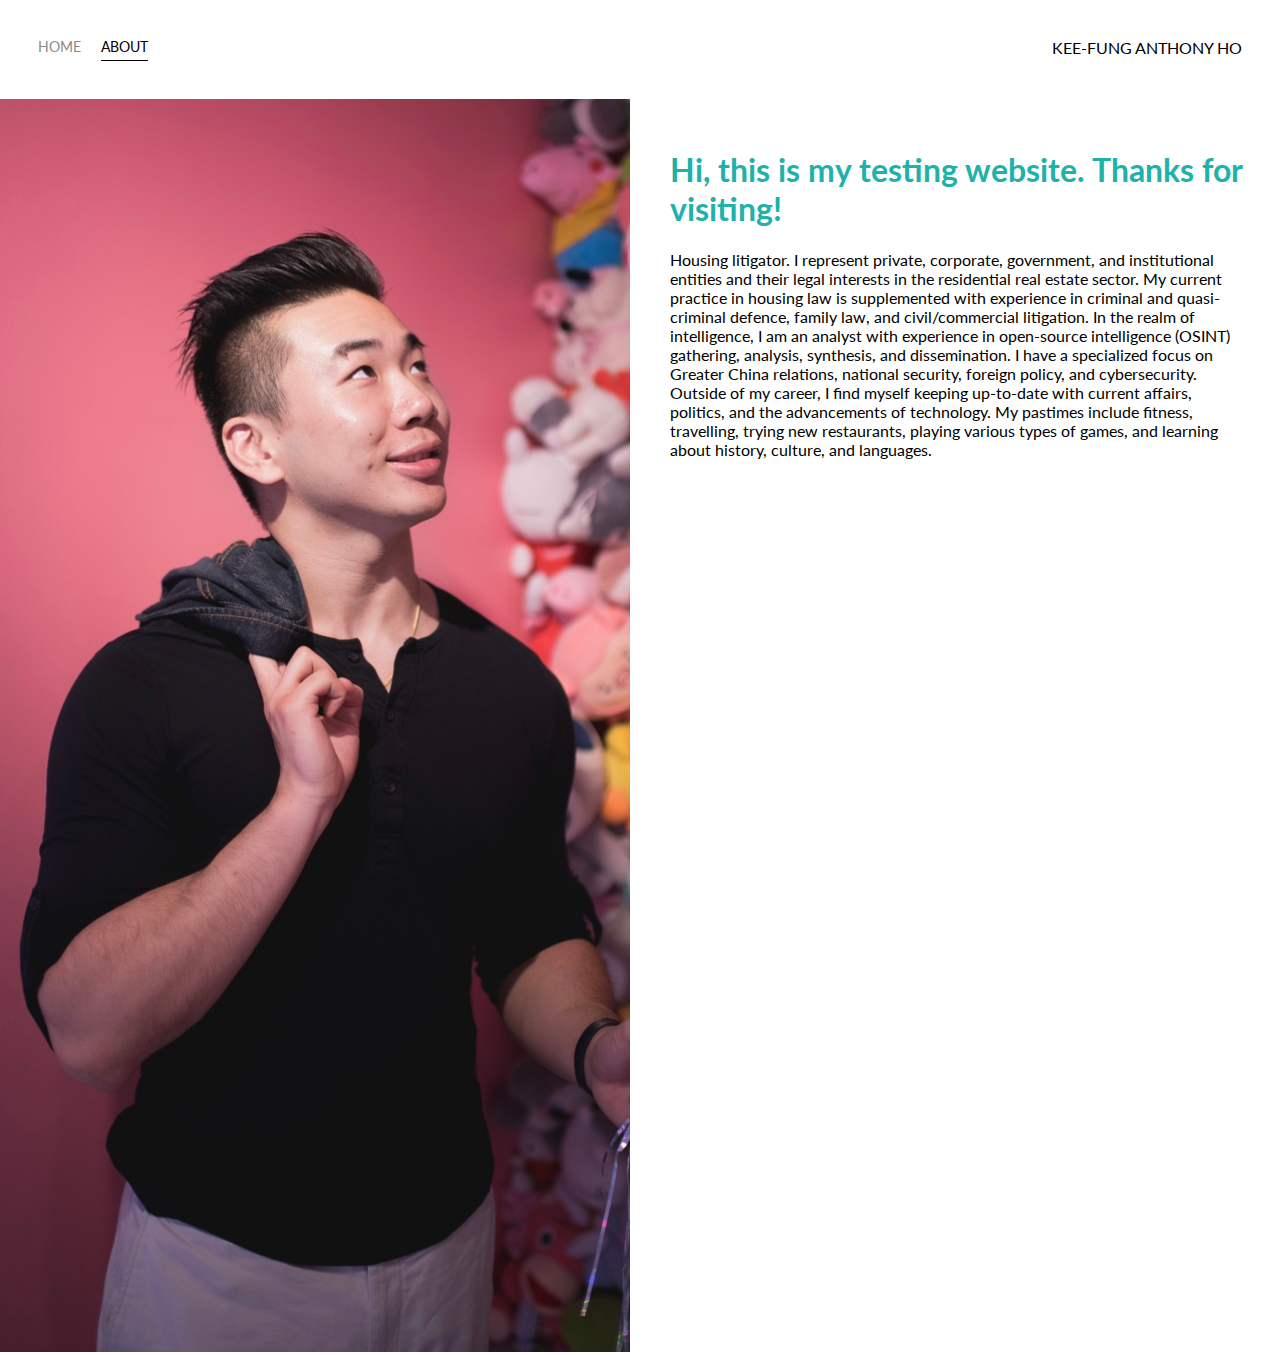
==== portfolio-html-site/about.html @ 16c1feb2 "Aug 1 Changes" ====
<!DOCTYPE html>
<html>
<head>
    <meta charset="utf-8" />
    <title>KFH - About</title>
    <link rel="preconnect" href="https://fonts.googleapis.com"> 
    <link rel="preconnect" href="https://fonts.gstatic.com" crossorigin> 
    <link href="https://fonts.googleapis.com/css2?family=Lato&display=swap" rel="stylesheet">
    <link rel="stylesheet" href="styles.css">
</head>
<body>
    <div class="container">
        <div class="nav-wrapper">
            <div class="left-side">
                <div class="nav-link-wrapper">
                    <a href="index.html">Home</a>
                </div>

                <div class="nav-link-wrapper active-nav-link">
                    <a href="about.html">About</a>
                </div>
            </div>
            
            <div class="right-side">
                <div class="brand">
                    <div>KEE-FUNG ANTHONY HO</div>
                </div>
            </div>
        </div>

        <div class="container-wrapper">
            <div class="two-column-wrapper">
                <div class="profile-image-wrapper">
                    <img src="images/profile 1.jpeg" alt="">
                </div>
                <div class="profile-content-wrapper">
                    <h1> Hi, this is my testing website. Thanks for visiting!</h1>

                    <p>Housing litigator. I represent private, corporate, government, and institutional entities and their legal interests in the residential real estate sector. My current practice in housing law is supplemented with experience in criminal and quasi-criminal defence, family law, and civil/commercial litigation.

                    In the realm of intelligence, I am an analyst with experience in open-source intelligence (OSINT) gathering, analysis, synthesis, and dissemination. I have a specialized focus on Greater China relations, national security, foreign policy, and cybersecurity.

                    Outside of my career, I find myself keeping up-to-date with current affairs, politics, and the advancements of technology. My pastimes include fitness, travelling, trying new restaurants, playing various types of games, and learning about history, culture, and languages.
                    </p>
                </div>
            </div>
        </div>

    </div>
</body>
</html>
---- portfolio-html-site/styles.css ----
/* Master styles */
body {
    font-family: "Lato", sans-serif;
    margin : 0px;
}

.container {
    display: grid;
    grid-template-columns: 1fr;
}

/* Nav styles */
.nav-wrapper {
    display: flex;
    justify-content: space-between;
    padding: 38px;
}

.left-side {
    display: flex;
}

.nav-wrapper > .left-side > div {
    margin-right: 20px;
    font-size: 0.9em;
    text-transform: uppercase;
}

.nav-link-wrapper {
    height: 22px;
    border-bottom: 1px solid transparent;
    transition: border-bottom 0.5s;
}

.nav-link-wrapper a {
    color: #8a8a8a;
    text-decoration: none;
    transition: color 0.5s;
}

.nav-link-wrapper:hover {
    border-bottom: 1px solid black;
}

.nav-link-wrapper a:hover {
    color: black; 
}

.active-nav-link {
    border-bottom: 1px solid black;
}

.active-nav-link a {
    color: black !important;
}

/* Portfolio styles */
.portfolio-items-wrapper {
    display: grid; 
    grid-template-columns: 1fr 1fr 1fr;
}

.portfolio-item-wrapper {
    position: relative;
}

.portfolio-img-background {
    height: 350px;
    width: 100%;
    background-size: cover;
    background-position: center;
    background-repeat: no-repeat;
}

.img-text-wrapper {
    position: absolute;
    top: 0;
    display: flex;
    flex-direction: column;
    justify-content: center;
    align-items: center;
    height: 100%;
    text-align: center;
    padding-left: 100px;
    padding-right: 100px;
}

.logo-wrapper img {
    width: 50%;
    margin-bottom: 20px;
}

.img-text-wrapper .subtitle {
    transition: 1s;
    font-weight: 600;
    color: transparent;
}

.img-text-wrapper:hover .subtitle {
    font-weight: 600;
    color: lightseagreen;

}

.img-darken {
    transition: 1s;
    filter: brightness(10%);
}

.img-lighten {
    transition: 1s;
    color: transparent;
}

/* About Page Styles */
.two-column-wrapper {
    display: grid;
    grid-template-columns: 1fr 1fr;
}

.profile-image-wrapper img {
    height: 100%;
}

.profile-content-wrapper {
    padding: 30px;
}

.profile-content-wrapper h1 {
    color:lightseagreen;
}
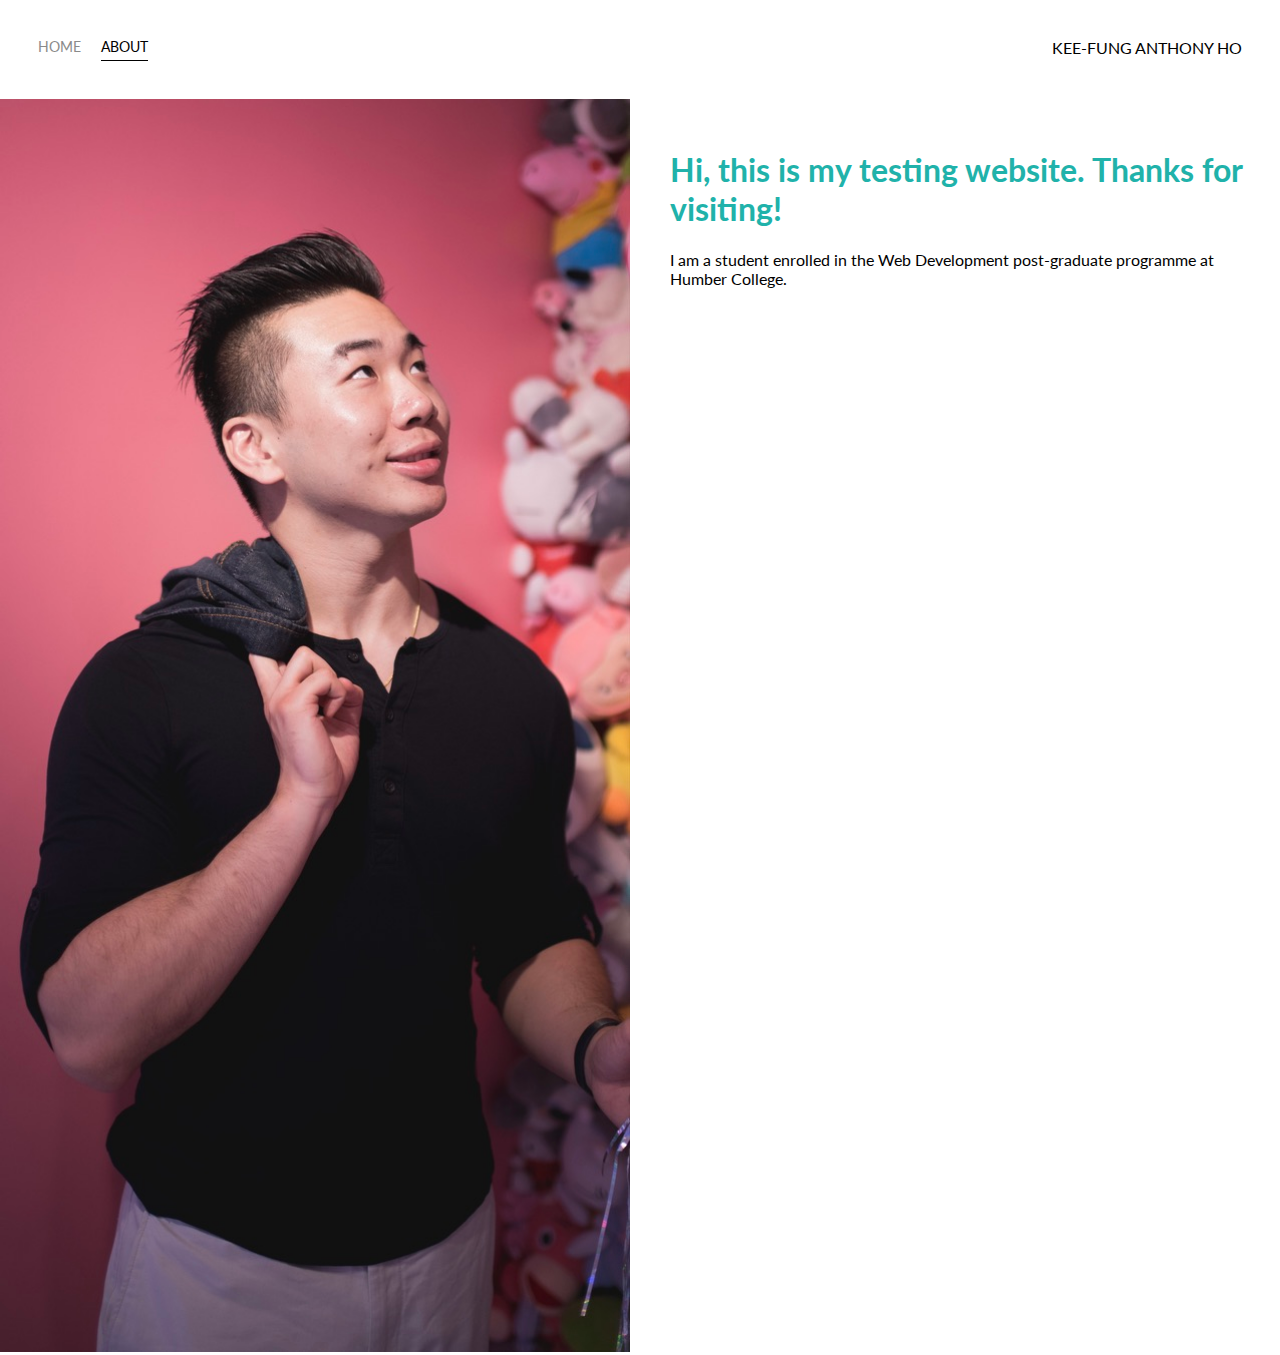
==== commit c169e5b9: "Update About page" ====
--- a/portfolio-html-site/about.html
+++ b/portfolio-html-site/about.html
@@ -36,12 +36,7 @@
                 <div class="profile-content-wrapper">
                     <h1> Hi, this is my testing website. Thanks for visiting!</h1>
 
-                    <p>Housing litigator. I represent private, corporate, government, and institutional entities and their legal interests in the residential real estate sector. My current practice in housing law is supplemented with experience in criminal and quasi-criminal defence, family law, and civil/commercial litigation.
-
-                    In the realm of intelligence, I am an analyst with experience in open-source intelligence (OSINT) gathering, analysis, synthesis, and dissemination. I have a specialized focus on Greater China relations, national security, foreign policy, and cybersecurity.
-
-                    Outside of my career, I find myself keeping up-to-date with current affairs, politics, and the advancements of technology. My pastimes include fitness, travelling, trying new restaurants, playing various types of games, and learning about history, culture, and languages.
-                    </p>
+                    <p>I am a student enrolled in the Web Development post-graduate programme at Humber College.</p>
                 </div>
             </div>
         </div>
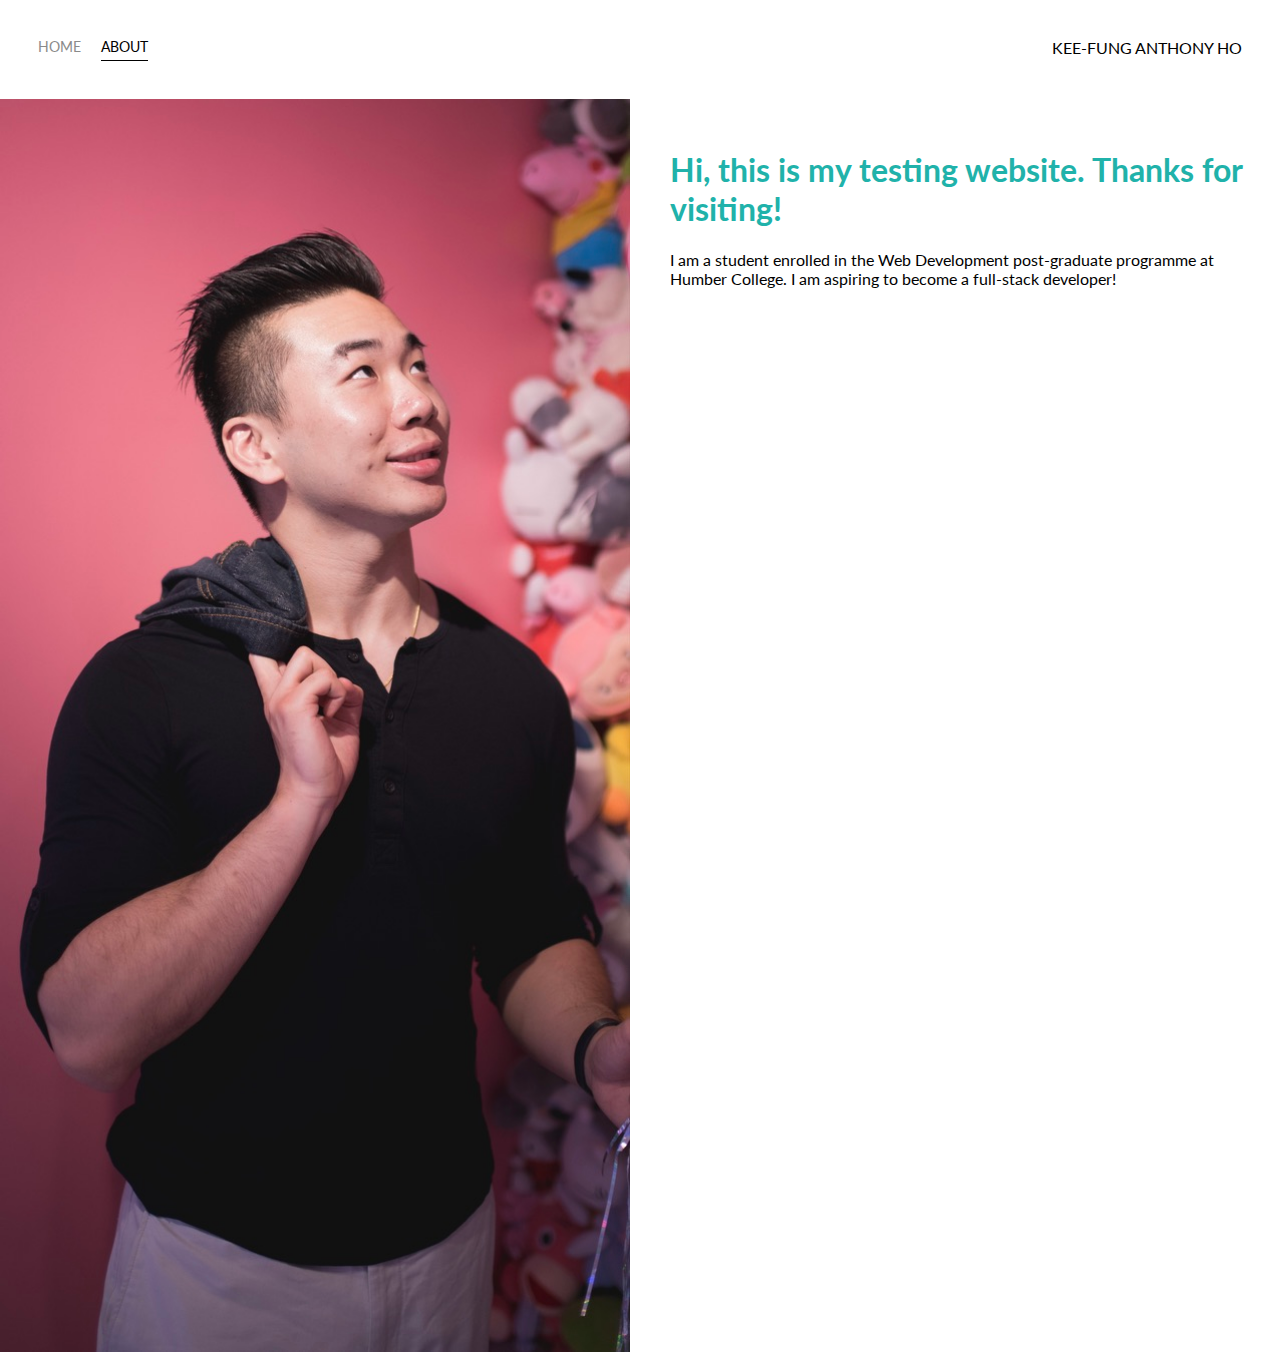
==== commit 87de0f6f: "Sep 2 - Format, README, Bio updates" ====
--- a/portfolio-html-site/about.html
+++ b/portfolio-html-site/about.html
@@ -1,46 +1,52 @@
 <!DOCTYPE html>
 <html>
-<head>
+  <head>
     <meta charset="utf-8" />
     <title>KFH - About</title>
-    <link rel="preconnect" href="https://fonts.googleapis.com"> 
-    <link rel="preconnect" href="https://fonts.gstatic.com" crossorigin> 
-    <link href="https://fonts.googleapis.com/css2?family=Lato&display=swap" rel="stylesheet">
-    <link rel="stylesheet" href="styles.css">
-</head>
-<body>
+    <link rel="preconnect" href="https://fonts.googleapis.com" />
+    <link rel="preconnect" href="https://fonts.gstatic.com" crossorigin />
+    <link
+      href="https://fonts.googleapis.com/css2?family=Lato&display=swap"
+      rel="stylesheet"
+    />
+    <link rel="stylesheet" href="styles.css" />
+  </head>
+  <body>
     <div class="container">
-        <div class="nav-wrapper">
-            <div class="left-side">
-                <div class="nav-link-wrapper">
-                    <a href="index.html">Home</a>
-                </div>
+      <div class="nav-wrapper">
+        <div class="left-side">
+          <div class="nav-link-wrapper">
+            <a href="index.html">Home</a>
+          </div>
 
-                <div class="nav-link-wrapper active-nav-link">
-                    <a href="about.html">About</a>
-                </div>
-            </div>
-            
-            <div class="right-side">
-                <div class="brand">
-                    <div>KEE-FUNG ANTHONY HO</div>
-                </div>
-            </div>
+          <div class="nav-link-wrapper active-nav-link">
+            <a href="about.html">About</a>
+          </div>
         </div>
 
-        <div class="container-wrapper">
-            <div class="two-column-wrapper">
-                <div class="profile-image-wrapper">
-                    <img src="images/profile 1.jpeg" alt="">
-                </div>
-                <div class="profile-content-wrapper">
-                    <h1> Hi, this is my testing website. Thanks for visiting!</h1>
+        <div class="right-side">
+          <div class="brand">
+            <div>KEE-FUNG ANTHONY HO</div>
+          </div>
+        </div>
+      </div>
 
-                    <p>I am a student enrolled in the Web Development post-graduate programme at Humber College.</p>
-                </div>
-            </div>
+      <div class="container-wrapper">
+        <div class="two-column-wrapper">
+          <div class="profile-image-wrapper">
+            <img src="images/profile 1.jpeg" alt="" />
+          </div>
+          <div class="profile-content-wrapper">
+            <h1>Hi, this is my testing website. Thanks for visiting!</h1>
+
+            <p>
+              I am a student enrolled in the Web Development post-graduate
+              programme at Humber College. I am aspiring to become a full-stack
+              developer!
+            </p>
+          </div>
         </div>
-
+      </div>
     </div>
-</body>
-</html>+  </body>
+</html>
--- a/portfolio-html-site/styles.css
+++ b/portfolio-html-site/styles.css
@@ -1,131 +1,130 @@
 /* Master styles */
 body {
-    font-family: "Lato", sans-serif;
-    margin : 0px;
+  font-family: "Lato", sans-serif;
+  margin: 0px;
 }
 
 .container {
-    display: grid;
-    grid-template-columns: 1fr;
+  display: grid;
+  grid-template-columns: 1fr;
 }
 
 /* Nav styles */
 .nav-wrapper {
-    display: flex;
-    justify-content: space-between;
-    padding: 38px;
+  display: flex;
+  justify-content: space-between;
+  padding: 38px;
 }
 
 .left-side {
-    display: flex;
+  display: flex;
 }
 
 .nav-wrapper > .left-side > div {
-    margin-right: 20px;
-    font-size: 0.9em;
-    text-transform: uppercase;
+  margin-right: 20px;
+  font-size: 0.9em;
+  text-transform: uppercase;
 }
 
 .nav-link-wrapper {
-    height: 22px;
-    border-bottom: 1px solid transparent;
-    transition: border-bottom 0.5s;
+  height: 22px;
+  border-bottom: 1px solid transparent;
+  transition: border-bottom 0.5s;
 }
 
 .nav-link-wrapper a {
-    color: #8a8a8a;
-    text-decoration: none;
-    transition: color 0.5s;
+  color: #8a8a8a;
+  text-decoration: none;
+  transition: color 0.5s;
 }
 
 .nav-link-wrapper:hover {
-    border-bottom: 1px solid black;
+  border-bottom: 1px solid black;
 }
 
 .nav-link-wrapper a:hover {
-    color: black; 
+  color: black;
 }
 
 .active-nav-link {
-    border-bottom: 1px solid black;
+  border-bottom: 1px solid black;
 }
 
 .active-nav-link a {
-    color: black !important;
+  color: black !important;
 }
 
 /* Portfolio styles */
 .portfolio-items-wrapper {
-    display: grid; 
-    grid-template-columns: 1fr 1fr 1fr;
+  display: grid;
+  grid-template-columns: 1fr 1fr 1fr;
 }
 
 .portfolio-item-wrapper {
-    position: relative;
+  position: relative;
 }
 
 .portfolio-img-background {
-    height: 350px;
-    width: 100%;
-    background-size: cover;
-    background-position: center;
-    background-repeat: no-repeat;
+  height: 350px;
+  width: 100%;
+  background-size: cover;
+  background-position: center;
+  background-repeat: no-repeat;
 }
 
 .img-text-wrapper {
-    position: absolute;
-    top: 0;
-    display: flex;
-    flex-direction: column;
-    justify-content: center;
-    align-items: center;
-    height: 100%;
-    text-align: center;
-    padding-left: 100px;
-    padding-right: 100px;
+  position: absolute;
+  top: 0;
+  display: flex;
+  flex-direction: column;
+  justify-content: center;
+  align-items: center;
+  height: 100%;
+  text-align: center;
+  padding-left: 100px;
+  padding-right: 100px;
 }
 
 .logo-wrapper img {
-    width: 50%;
-    margin-bottom: 20px;
+  width: 50%;
+  margin-bottom: 20px;
 }
 
 .img-text-wrapper .subtitle {
-    transition: 1s;
-    font-weight: 600;
-    color: transparent;
+  transition: 1s;
+  font-weight: 600;
+  color: transparent;
 }
 
 .img-text-wrapper:hover .subtitle {
-    font-weight: 600;
-    color: lightseagreen;
-
+  font-weight: 600;
+  color: lightseagreen;
 }
 
 .img-darken {
-    transition: 1s;
-    filter: brightness(10%);
+  transition: 1s;
+  filter: brightness(10%);
 }
 
 .img-lighten {
-    transition: 1s;
-    color: transparent;
+  transition: 1s;
+  color: transparent;
 }
 
 /* About Page Styles */
 .two-column-wrapper {
-    display: grid;
-    grid-template-columns: 1fr 1fr;
+  display: grid;
+  grid-template-columns: 1fr 1fr;
 }
 
 .profile-image-wrapper img {
-    height: 100%;
+  height: 100%;
 }
 
 .profile-content-wrapper {
-    padding: 30px;
+  padding: 30px;
 }
 
 .profile-content-wrapper h1 {
-    color:lightseagreen;
-}+  color: lightseagreen;
+}
